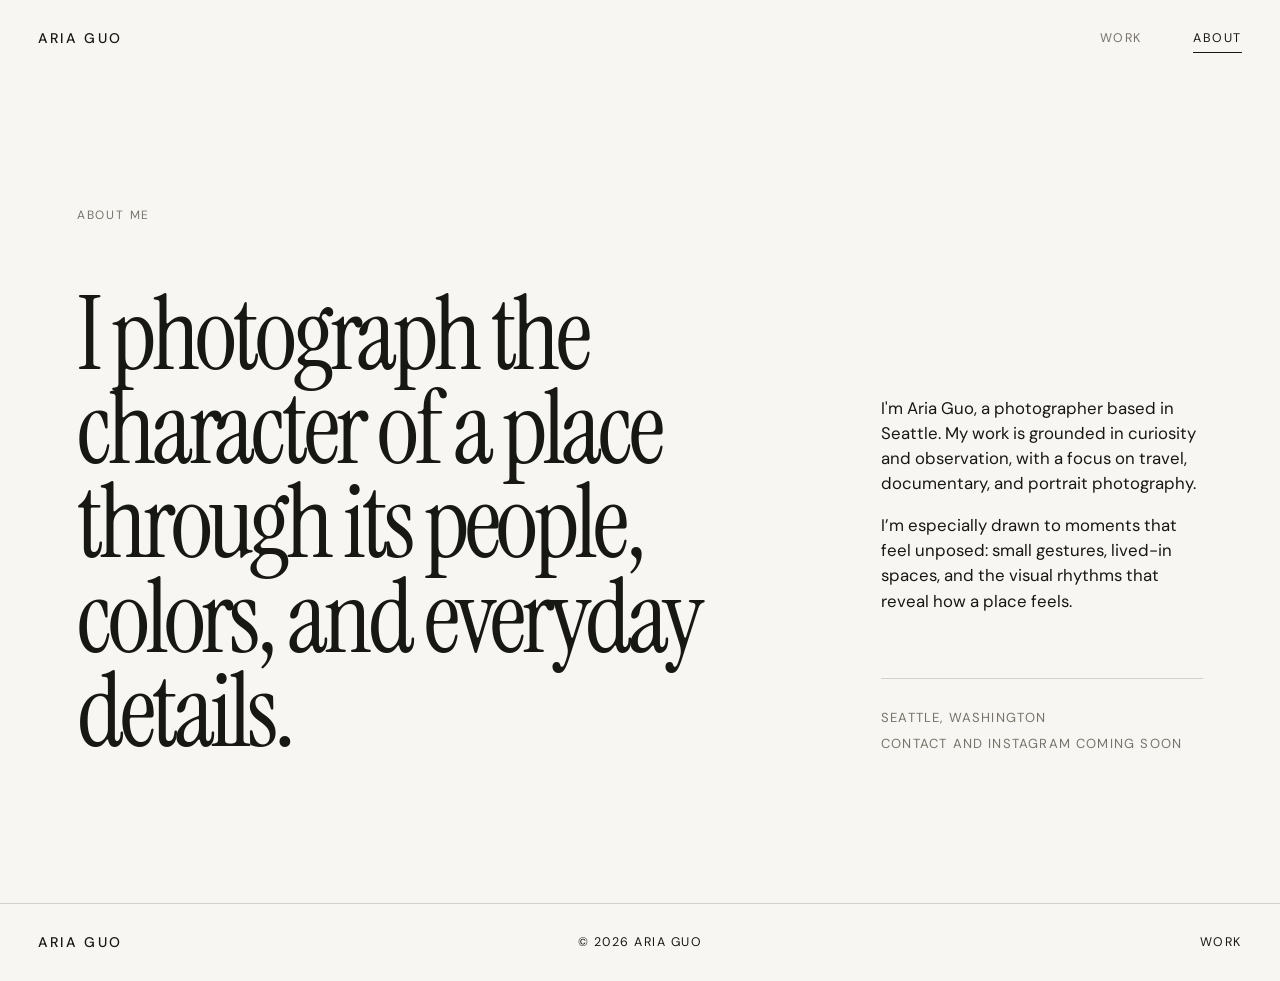
==== about.html @ 5cc501f6 "Publish Aria Guo photography portfolio" ====
<!doctype html><html lang="en"><head><meta charset="utf-8"><meta name="viewport" content="width=device-width,initial-scale=1"><meta name="description" content="About photographer Aria Guo."><title>About — Aria Guo</title><link rel="stylesheet" href="./styles.css"></head><body>
<header class="site-header"><a class="wordmark" href="./index.html">ARIA GUO</a><nav><a href="./index.html">Work</a><a class="active" href="./about.html">About</a></nav></header>
<main class="about-page"><p class="eyebrow reveal">About me</p><div class="about-layout"><h1 class="reveal">I photograph the character of a place through its people, colors, and everyday details.</h1><div class="about-copy reveal"><p>I'm Aria Guo, a photographer based in Seattle. My work is grounded in curiosity and observation, with a focus on travel, documentary, and portrait photography.</p><p>I’m especially drawn to moments that feel unposed: small gestures, lived-in spaces, and the visual rhythms that reveal how a place feels.</p><div class="about-details"><p>Seattle, Washington</p><p>Contact and Instagram coming soon</p></div></div></div></main>
<footer><a class="wordmark" href="./index.html">ARIA GUO</a><p>© <span id="year"></span> Aria Guo</p><a href="./index.html">Work</a></footer><script src="./script.js"></script></body></html>
---- styles.css ----
@import url('https://fonts.googleapis.com/css2?family=DM+Sans:wght@400;500&family=Instrument+Serif&display=swap');
:root{--ink:#171714;--paper:#f7f6f2;--muted:#77736a;--line:#d4d1c8}*{box-sizing:border-box}html{scroll-behavior:smooth}body{margin:0;color:var(--ink);background:var(--paper);font:16px/1.5 "DM Sans",sans-serif}img{display:block;width:100%}a{color:inherit;text-decoration:none}.site-header{display:flex;justify-content:space-between;align-items:center;padding:28px 3vw}.wordmark{font-size:.875rem;font-weight:500;letter-spacing:.18em}nav{display:flex;gap:clamp(24px,4vw,56px)}nav a,footer a,footer p{font-size:.78rem;text-transform:uppercase;letter-spacing:.12em}nav a{position:relative;color:var(--muted)}nav a:hover,nav .active{color:var(--ink)}nav .active:after{content:"";position:absolute;left:0;right:0;bottom:-5px;height:1px;background:currentColor}.eyebrow,.section-label{font-size:.75rem;text-transform:uppercase;letter-spacing:.15em;color:var(--muted)}
.home-intro{display:flex;justify-content:space-between;align-items:end;min-height:52vh;padding:12vh 6vw 9vh}.home-intro h1{margin:0;font:400 clamp(4.8rem,10.5vw,11rem)/.82 "Instrument Serif",serif;letter-spacing:-.045em}.home-intro p{max-width:18rem;margin:0;font:1.55rem/1.15 "Instrument Serif",serif}.home-gallery{display:grid;grid-template-columns:repeat(12,1fr);gap:15vh 2.5vw;padding:4vh 3vw 18vh}.home-photo{margin:0;overflow:hidden}.home-photo img{height:100%;object-fit:cover;transition:transform .9s}.home-photo:hover img{transform:scale(1.015)}.lead{grid-column:1/10}.lead img{aspect-ratio:1.35}.small{grid-column:2/6}.small img,.tall img{aspect-ratio:3/4}.medium{grid-column:1/8}.medium img{aspect-ratio:1.18}.wide{grid-column:2/12}.wide img{aspect-ratio:1.55}.tall{grid-column:8/12}.right{grid-column:8/12}.medium.right{grid-column:6/12}.collections{padding:4vh 3vw 16vh}.section-label{display:flex;justify-content:space-between;padding-bottom:18px;border-bottom:1px solid var(--line)}.section-label p{margin:0}.collection-row{display:grid;grid-template-columns:1fr 6fr 1fr auto;gap:2rem;align-items:center;padding:3rem 0;border-bottom:1px solid var(--line)}.collection-row strong{font:400 clamp(4rem,9vw,9rem)/.9 "Instrument Serif",serif;letter-spacing:-.04em}.collection-row span{font-size:.8rem;letter-spacing:.1em}.arrow{font-size:1.5rem!important;transition:transform .3s}.collection-row:hover .arrow{transform:translate(5px,-5px)}
.project-intro{padding:12vh 6vw 14vh}.project-intro h1{margin:.08em 0 0;font:400 clamp(8rem,22vw,22rem)/.72 "Instrument Serif",serif;letter-spacing:-.06em}.project-copy{display:flex;justify-content:space-between;align-items:end;margin-top:6rem;padding-top:1.5rem;border-top:1px solid var(--line)}.project-copy p:first-child{max-width:28rem;font:1.7rem/1.2 "Instrument Serif",serif}.project-copy p:last-child{font-size:.8rem;text-transform:uppercase;letter-spacing:.12em}.essay-gallery{display:grid;grid-template-columns:repeat(12,1fr);gap:15vh 2.5vw;padding:0 3vw 16vh}.essay-photo{margin:0;overflow:hidden}.essay-photo button{width:100%;padding:0;border:0;background:none;cursor:zoom-in}.essay-photo img{aspect-ratio:3/4;object-fit:cover;transition:transform .8s}.essay-photo:hover img{transform:scale(1.012)}.full{grid-column:1/13}.full img{aspect-ratio:1.4}.left{grid-column:1/7}.right{grid-column:7/13}.left-small{grid-column:2/6}.right-small{grid-column:9/13}.wide-right{grid-column:5/13}.wide-right img{aspect-ratio:1.35}.next-project{display:grid;grid-template-columns:1fr 6fr auto;align-items:end;margin:0 3vw 14vh;padding:2rem 0;border-block:1px solid var(--line)}.next-project span{font-size:.75rem;text-transform:uppercase;letter-spacing:.12em}.next-project strong{font:400 clamp(3.5rem,8vw,8rem)/1 "Instrument Serif",serif}
.about-page{min-height:calc(100vh - 170px);padding:13vh 6vw 16vh}.about-layout{display:grid;grid-template-columns:2.1fr 1fr;gap:10vw;margin-top:4rem}.about-layout h1{margin:0;font:400 clamp(4rem,8vw,8.7rem)/.92 "Instrument Serif",serif;letter-spacing:-.04em}.about-copy{align-self:end;max-width:30rem}.about-copy>p{font-size:1.05rem}.about-details{margin-top:4rem;padding-top:1.5rem;border-top:1px solid var(--line);color:var(--muted);font-size:.82rem;text-transform:uppercase;letter-spacing:.09em}.about-details p{margin:.35rem 0}footer{display:grid;grid-template-columns:1fr auto 1fr;align-items:center;padding:28px 3vw;border-top:1px solid var(--line)}footer p{margin:0}footer a:last-child{justify-self:end}.lightbox{width:100vw;height:100vh;max-width:none;max-height:none;margin:0;padding:4vh 5vw;border:0;background:rgba(15,15,13,.97);color:#fff}.lightbox img{height:92vh;object-fit:contain}.close{position:fixed;top:22px;right:26px;z-index:2;border:0;background:#222;color:#fff;padding:10px 14px;text-transform:uppercase;letter-spacing:.12em}.reveal{opacity:0;transform:translateY(24px);transition:opacity .8s,transform .8s}.reveal.visible{opacity:1;transform:none}
@media(max-width:800px){.site-header{padding:20px}.home-intro{display:block;min-height:auto;padding:12vh 20px 10vh}.home-intro h1{font-size:clamp(4.6rem,23vw,7rem)}.home-intro p{margin-top:2.5rem}.home-gallery,.essay-gallery{display:block;padding:0 20px 12vh}.home-photo,.essay-photo{margin-bottom:11vh}.home-photo img,.essay-photo img{aspect-ratio:auto;height:auto}.small,.tall{width:70%}.right{margin-left:auto}.collections{padding:2vh 20px 12vh}.collection-row{grid-template-columns:auto 1fr auto;gap:1rem}.collection-row span:nth-child(3){display:none}.collection-row strong{font-size:4.3rem}.project-intro{padding:10vh 20px 12vh}.project-intro h1{font-size:clamp(8rem,41vw,13rem)}.project-copy{display:block;margin-top:4rem}.next-project{grid-template-columns:1fr auto;margin:0 20px 12vh}.next-project>span:first-child{display:none}.next-project strong{font-size:3.5rem}.about-page{padding:12vh 20px}.about-layout{display:block;margin-top:3rem}.about-layout h1{font-size:clamp(3.6rem,17vw,6rem)}.about-copy{margin-top:5rem}footer{grid-template-columns:1fr auto;padding:24px 20px}footer p{display:none}}
@media(prefers-reduced-motion:reduce){html{scroll-behavior:auto}.reveal{opacity:1;transform:none;transition:none}}
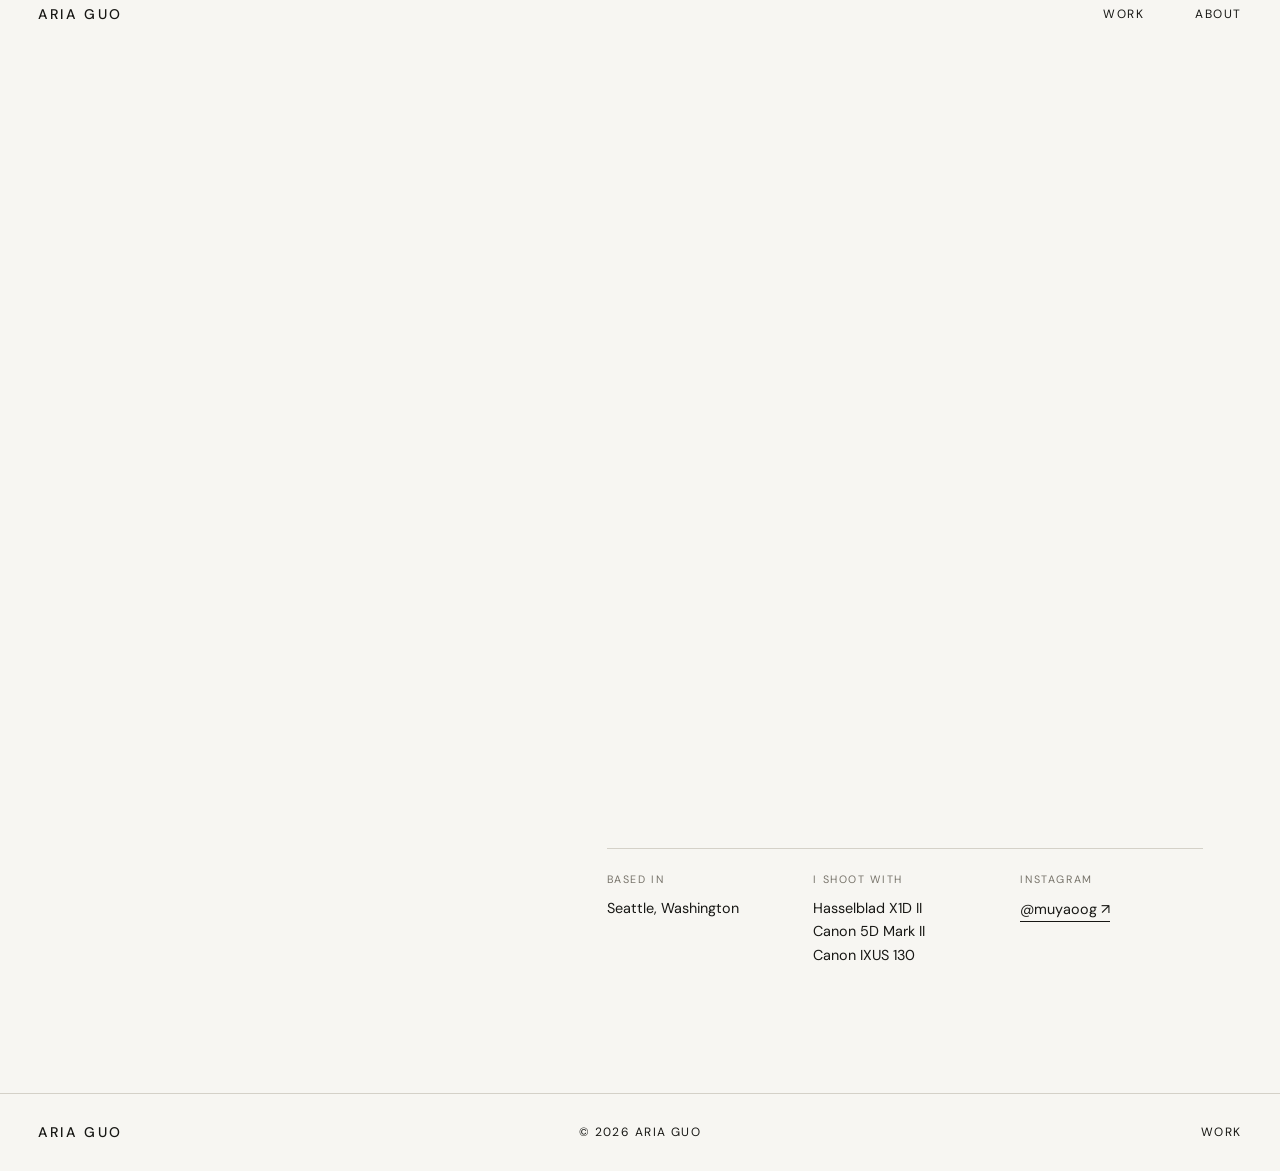
==== commit 1d21c958: "Update About page portrait and photographer details" ====
--- a/about.html
+++ b/about.html
@@ -1,4 +1,21 @@
-<!doctype html><html lang="en"><head><meta charset="utf-8"><meta name="viewport" content="width=device-width,initial-scale=1"><meta name="description" content="About photographer Aria Guo."><title>About — Aria Guo</title><link rel="stylesheet" href="./styles.css"></head><body>
+<!doctype html><html lang="en"><head><meta charset="utf-8"><meta name="viewport" content="width=device-width,initial-scale=1"><meta name="description" content="About photographer Aria Guo."><title>About — Aria Guo</title><link rel="stylesheet" href="./styles.css?v=26"></head><body>
 <header class="site-header"><a class="wordmark" href="./index.html">ARIA GUO</a><nav><a href="./index.html">Work</a><a class="active" href="./about.html">About</a></nav></header>
-<main class="about-page"><p class="eyebrow reveal">About me</p><div class="about-layout"><h1 class="reveal">I photograph the character of a place through its people, colors, and everyday details.</h1><div class="about-copy reveal"><p>I'm Aria Guo, a photographer based in Seattle. My work is grounded in curiosity and observation, with a focus on travel, documentary, and portrait photography.</p><p>I’m especially drawn to moments that feel unposed: small gestures, lived-in spaces, and the visual rhythms that reveal how a place feels.</p><div class="about-details"><p>Seattle, Washington</p><p>Contact and Instagram coming soon</p></div></div></div></main>
-<footer><a class="wordmark" href="./index.html">ARIA GUO</a><p>© <span id="year"></span> Aria Guo</p><a href="./index.html">Work</a></footer><script src="./script.js"></script></body></html>
+<main class="about-page">
+  <section class="about-hero">
+    <figure class="about-portrait reveal"><img src="./assets/about/aria-about.webp" alt="Aria Guo standing among flowers in front of colorful Tibetan architecture" width="1200" height="1600"></figure>
+    <div class="about-content">
+      <p class="eyebrow reveal">About me</p>
+      <h1 class="reveal">I photograph the character of a place through its people, colors, and everyday details.</h1>
+      <div class="about-copy reveal">
+        <p>I'm Aria Guo, a photographer based in Seattle. My work is grounded in curiosity and observation, with a focus on travel, documentary, and portrait photography.</p>
+        <p>I’m especially drawn to moments that feel unposed: small gestures, lived-in spaces, and the visual rhythms that reveal how a place feels.</p>
+      </div>
+      <div class="about-details reveal">
+        <div><span>Based in</span><p>Seattle, Washington</p></div>
+        <div><span>I shoot with</span><p>Hasselblad X1D II<br>Canon 5D Mark II<br>Canon IXUS 130</p></div>
+        <div><span>Instagram</span><a href="https://www.instagram.com/muyaoog/" target="_blank" rel="noreferrer">@muyaoog ↗</a></div>
+      </div>
+    </div>
+  </section>
+</main>
+<footer><a class="wordmark" href="./index.html">ARIA GUO</a><p>© <span id="year"></span> Aria Guo</p><a href="./index.html">Work</a></footer><script src="./script.js?v=21"></script></body></html>
--- a/styles.css
+++ b/styles.css
@@ -1,7 +1,458 @@
 @import url('https://fonts.googleapis.com/css2?family=DM+Sans:wght@400;500&family=Instrument+Serif&display=swap');
-:root{--ink:#171714;--paper:#f7f6f2;--muted:#77736a;--line:#d4d1c8}*{box-sizing:border-box}html{scroll-behavior:smooth}body{margin:0;color:var(--ink);background:var(--paper);font:16px/1.5 "DM Sans",sans-serif}img{display:block;width:100%}a{color:inherit;text-decoration:none}.site-header{display:flex;justify-content:space-between;align-items:center;padding:28px 3vw}.wordmark{font-size:.875rem;font-weight:500;letter-spacing:.18em}nav{display:flex;gap:clamp(24px,4vw,56px)}nav a,footer a,footer p{font-size:.78rem;text-transform:uppercase;letter-spacing:.12em}nav a{position:relative;color:var(--muted)}nav a:hover,nav .active{color:var(--ink)}nav .active:after{content:"";position:absolute;left:0;right:0;bottom:-5px;height:1px;background:currentColor}.eyebrow,.section-label{font-size:.75rem;text-transform:uppercase;letter-spacing:.15em;color:var(--muted)}
-.home-intro{display:flex;justify-content:space-between;align-items:end;min-height:52vh;padding:12vh 6vw 9vh}.home-intro h1{margin:0;font:400 clamp(4.8rem,10.5vw,11rem)/.82 "Instrument Serif",serif;letter-spacing:-.045em}.home-intro p{max-width:18rem;margin:0;font:1.55rem/1.15 "Instrument Serif",serif}.home-gallery{display:grid;grid-template-columns:repeat(12,1fr);gap:15vh 2.5vw;padding:4vh 3vw 18vh}.home-photo{margin:0;overflow:hidden}.home-photo img{height:100%;object-fit:cover;transition:transform .9s}.home-photo:hover img{transform:scale(1.015)}.lead{grid-column:1/10}.lead img{aspect-ratio:1.35}.small{grid-column:2/6}.small img,.tall img{aspect-ratio:3/4}.medium{grid-column:1/8}.medium img{aspect-ratio:1.18}.wide{grid-column:2/12}.wide img{aspect-ratio:1.55}.tall{grid-column:8/12}.right{grid-column:8/12}.medium.right{grid-column:6/12}.collections{padding:4vh 3vw 16vh}.section-label{display:flex;justify-content:space-between;padding-bottom:18px;border-bottom:1px solid var(--line)}.section-label p{margin:0}.collection-row{display:grid;grid-template-columns:1fr 6fr 1fr auto;gap:2rem;align-items:center;padding:3rem 0;border-bottom:1px solid var(--line)}.collection-row strong{font:400 clamp(4rem,9vw,9rem)/.9 "Instrument Serif",serif;letter-spacing:-.04em}.collection-row span{font-size:.8rem;letter-spacing:.1em}.arrow{font-size:1.5rem!important;transition:transform .3s}.collection-row:hover .arrow{transform:translate(5px,-5px)}
-.project-intro{padding:12vh 6vw 14vh}.project-intro h1{margin:.08em 0 0;font:400 clamp(8rem,22vw,22rem)/.72 "Instrument Serif",serif;letter-spacing:-.06em}.project-copy{display:flex;justify-content:space-between;align-items:end;margin-top:6rem;padding-top:1.5rem;border-top:1px solid var(--line)}.project-copy p:first-child{max-width:28rem;font:1.7rem/1.2 "Instrument Serif",serif}.project-copy p:last-child{font-size:.8rem;text-transform:uppercase;letter-spacing:.12em}.essay-gallery{display:grid;grid-template-columns:repeat(12,1fr);gap:15vh 2.5vw;padding:0 3vw 16vh}.essay-photo{margin:0;overflow:hidden}.essay-photo button{width:100%;padding:0;border:0;background:none;cursor:zoom-in}.essay-photo img{aspect-ratio:3/4;object-fit:cover;transition:transform .8s}.essay-photo:hover img{transform:scale(1.012)}.full{grid-column:1/13}.full img{aspect-ratio:1.4}.left{grid-column:1/7}.right{grid-column:7/13}.left-small{grid-column:2/6}.right-small{grid-column:9/13}.wide-right{grid-column:5/13}.wide-right img{aspect-ratio:1.35}.next-project{display:grid;grid-template-columns:1fr 6fr auto;align-items:end;margin:0 3vw 14vh;padding:2rem 0;border-block:1px solid var(--line)}.next-project span{font-size:.75rem;text-transform:uppercase;letter-spacing:.12em}.next-project strong{font:400 clamp(3.5rem,8vw,8rem)/1 "Instrument Serif",serif}
-.about-page{min-height:calc(100vh - 170px);padding:13vh 6vw 16vh}.about-layout{display:grid;grid-template-columns:2.1fr 1fr;gap:10vw;margin-top:4rem}.about-layout h1{margin:0;font:400 clamp(4rem,8vw,8.7rem)/.92 "Instrument Serif",serif;letter-spacing:-.04em}.about-copy{align-self:end;max-width:30rem}.about-copy>p{font-size:1.05rem}.about-details{margin-top:4rem;padding-top:1.5rem;border-top:1px solid var(--line);color:var(--muted);font-size:.82rem;text-transform:uppercase;letter-spacing:.09em}.about-details p{margin:.35rem 0}footer{display:grid;grid-template-columns:1fr auto 1fr;align-items:center;padding:28px 3vw;border-top:1px solid var(--line)}footer p{margin:0}footer a:last-child{justify-self:end}.lightbox{width:100vw;height:100vh;max-width:none;max-height:none;margin:0;padding:4vh 5vw;border:0;background:rgba(15,15,13,.97);color:#fff}.lightbox img{height:92vh;object-fit:contain}.close{position:fixed;top:22px;right:26px;z-index:2;border:0;background:#222;color:#fff;padding:10px 14px;text-transform:uppercase;letter-spacing:.12em}.reveal{opacity:0;transform:translateY(24px);transition:opacity .8s,transform .8s}.reveal.visible{opacity:1;transform:none}
-@media(max-width:800px){.site-header{padding:20px}.home-intro{display:block;min-height:auto;padding:12vh 20px 10vh}.home-intro h1{font-size:clamp(4.6rem,23vw,7rem)}.home-intro p{margin-top:2.5rem}.home-gallery,.essay-gallery{display:block;padding:0 20px 12vh}.home-photo,.essay-photo{margin-bottom:11vh}.home-photo img,.essay-photo img{aspect-ratio:auto;height:auto}.small,.tall{width:70%}.right{margin-left:auto}.collections{padding:2vh 20px 12vh}.collection-row{grid-template-columns:auto 1fr auto;gap:1rem}.collection-row span:nth-child(3){display:none}.collection-row strong{font-size:4.3rem}.project-intro{padding:10vh 20px 12vh}.project-intro h1{font-size:clamp(8rem,41vw,13rem)}.project-copy{display:block;margin-top:4rem}.next-project{grid-template-columns:1fr auto;margin:0 20px 12vh}.next-project>span:first-child{display:none}.next-project strong{font-size:3.5rem}.about-page{padding:12vh 20px}.about-layout{display:block;margin-top:3rem}.about-layout h1{font-size:clamp(3.6rem,17vw,6rem)}.about-copy{margin-top:5rem}footer{grid-template-columns:1fr auto;padding:24px 20px}footer p{display:none}}
-@media(prefers-reduced-motion:reduce){html{scroll-behavior:auto}.reveal{opacity:1;transform:none;transition:none}}
+:root{--ink:#171714;--paper:#f7f6f2;--muted:#77736a;--line:#d4d1c8;--serif:"Instrument Serif",Georgia,serif;--sans:"DM Sans",Arial,sans-serif}*{box-sizing:border-box}html{scroll-behavior:smooth}body{margin:0;color:var(--ink);background:var(--paper);font:16px/1.5 var(--sans)}a{color:inherit;text-decoration:none}button{color:inherit;font:inherit}.site-header{display:flex;justify-content:space-between;align-items:center;padding:28px 3vw}.wordmark{font-size:.875rem;font-weight:500;letter-spacing:.18em}nav{display:flex;gap:clamp(20px,4vw,56px)}nav a,footer a,footer p{font-size:.75rem;text-transform:uppercase;letter-spacing:.12em}.kicker{font-size:.75rem;text-transform:uppercase;letter-spacing:.15em;color:var(--muted)}
+.intro{min-height:66vh;display:grid;grid-template-columns:1fr 2.2fr 1fr;gap:3vw;align-items:end;padding:14vh 6vw 9vh}.intro .kicker{align-self:start}.intro h1{margin:0;font:400 clamp(5rem,11.5vw,12rem)/.82 var(--serif);letter-spacing:-.05em}.intro-note{max-width:17rem;margin:0;color:var(--muted)}.selected,.categories{padding:8vh 3vw 15vh}.section-heading{display:flex;justify-content:space-between;align-items:center;padding-bottom:18px;border-bottom:1px solid var(--line)}.section-heading h2,.section-heading span{margin:0;font-size:.75rem;font-weight:400;text-transform:uppercase;letter-spacing:.14em}.section-heading span{color:var(--muted)}
+.feature-grid{display:grid;grid-template-columns:repeat(12,1fr);gap:10vh 2vw;padding-top:9vh}.flip-card{height:clamp(320px,44vw,650px);perspective:1400px;cursor:pointer}.flip-card:nth-child(1),.flip-card:nth-child(5){grid-column:span 7}.flip-card:nth-child(2),.flip-card:nth-child(6){grid-column:9/span 4;height:clamp(300px,35vw,530px)}.flip-card:nth-child(3),.flip-card:nth-child(7){grid-column:2/span 4;height:clamp(300px,35vw,530px)}.flip-card:nth-child(4),.flip-card:nth-child(8){grid-column:7/span 6}.flip-inner{position:relative;width:100%;height:100%;transition:transform .75s cubic-bezier(.2,.75,.2,1);transform-style:preserve-3d}.flipped .flip-inner{transform:rotateY(180deg)}.flip-face{position:absolute;inset:0;backface-visibility:hidden;overflow:hidden}.flip-front{display:flex;align-items:flex-end;padding:22px;background:linear-gradient(145deg,#d7d3c9,#a7a399)}.flip-card:nth-child(2n) .flip-front{background:linear-gradient(145deg,#9da9ac,#59686b)}.flip-card:nth-child(3n) .flip-front{background:linear-gradient(145deg,#c9a174,#78553b)}.flip-card:nth-child(4n) .flip-front{background:linear-gradient(145deg,#8f7865,#4b3c34)}.placeholder-mark{display:flex;justify-content:space-between;width:100%;color:#fff;font-size:.72rem;text-transform:uppercase;letter-spacing:.12em}.flip-back{transform:rotateY(180deg);display:flex;flex-direction:column;justify-content:space-between;padding:clamp(28px,4vw,56px);border:1px solid var(--ink);background:var(--paper)}.flip-back strong{font:400 clamp(2.5rem,5vw,5.5rem)/.95 var(--serif)}.editable{outline:none}.editable:focus{box-shadow:inset 0 -1px var(--ink)}.flip-back p{max-width:30rem;font:1.35rem/1.25 var(--serif)}.edit-hint{font-size:.7rem;text-transform:uppercase;letter-spacing:.12em;color:var(--muted)}
+.category-list{border-bottom:1px solid var(--line)}.category-row{width:100%;display:grid;grid-template-columns:1fr 5fr 2fr auto;align-items:center;gap:2rem;padding:2rem 0;border:0;border-top:1px solid var(--line);background:none;text-align:left;cursor:pointer}.category-row:first-child{border-top:0}.category-row span,.category-row em,.category-row b{font-size:.75rem;font-style:normal;font-weight:400;text-transform:uppercase;letter-spacing:.12em}.category-row em{color:var(--muted)}.category-row strong{font:400 clamp(3.7rem,8vw,8rem)/.9 var(--serif)}.category-row b{font-size:1.4rem}.travel-panel{padding:4vh 0 6vh;border-top:1px solid var(--line)}.hive{position:relative;width:min(100%,1210px);height:920px;margin:auto}.hex{--hex-mask:url("data:image/svg+xml,%3Csvg xmlns='http://www.w3.org/2000/svg' viewBox='0 0 100 116'%3E%3Cpath d='M29 3 Q24 3 21 9 L2 51 Q-1 58 2 65 L21 107 Q24 113 29 113 H71 Q76 113 79 107 L98 65 Q101 58 98 51 L79 9 Q76 3 71 3 Z' fill='black'/%3E%3C/svg%3E");position:absolute;width:410px;height:474px;-webkit-mask:var(--hex-mask) center/100% 100% no-repeat;mask:var(--hex-mask) center/100% 100% no-repeat;background:var(--ink);transition:transform .35s;isolation:isolate}.hex:hover{transform:scale(1.025);z-index:5}.hex-image{position:absolute;inset:3px;-webkit-mask:var(--hex-mask) center/100% 100% no-repeat;mask:var(--hex-mask) center/100% 100% no-repeat}.tone-ocean{background:linear-gradient(145deg,#b8d4d1,#52747a)}.tone-gold{background:linear-gradient(145deg,#d7b15e,#7d4d2d)}.tone-red{background:linear-gradient(145deg,#c77b60,#6d3030)}.tone-mist{background:linear-gradient(145deg,#bdc6c7,#68777a)}.hex-copy{position:absolute;inset:3px;-webkit-mask:var(--hex-mask) center/100% 100% no-repeat;mask:var(--hex-mask) center/100% 100% no-repeat;display:flex;flex-direction:column;justify-content:flex-end;padding:0 68px 74px;color:#fff;background:linear-gradient(transparent 35%,rgba(0,0,0,.7));z-index:2}.hex-copy small{font-size:.65rem;text-transform:uppercase;letter-spacing:.12em}.hex-copy strong{font:400 4rem/.95 var(--serif)}.hex-copy p{margin:.65rem 0 0;font-size:.82rem}.hex-hawaii{left:0;top:222px}.hex-tibet{left:400px;top:0}.hex-beijing{left:400px;top:444px}.hex-seattle{left:800px;top:222px}
+.collection-intro{min-height:58vh;padding:12vh 6vw 8vh}.collection-intro h1{margin:.08em 0 1.2rem;font:400 clamp(7rem,20vw,20rem)/.75 var(--serif);letter-spacing:-.06em;text-transform:capitalize}.collection-intro>p:last-child{max-width:35rem;margin-left:auto;font:1.5rem/1.2 var(--serif)}.collection-gallery{display:grid;grid-template-columns:repeat(12,1fr);grid-auto-rows:90px;gap:2vw;padding:0 3vw 14vh}.gallery-card{perspective:1200px;cursor:pointer}.gallery-card:nth-child(1){grid-column:1/8;grid-row:span 6}.gallery-card:nth-child(2){grid-column:9/13;grid-row:span 5}.gallery-card:nth-child(3){grid-column:2/6;grid-row:span 5}.gallery-card:nth-child(4){grid-column:7/13;grid-row:span 6}.gallery-card:nth-child(5){grid-column:1/7;grid-row:span 5}.gallery-card:nth-child(6){grid-column:8/12;grid-row:span 6}.gallery-card .flip-front{background:linear-gradient(145deg,#c7c3b9,#77756f)}.gallery-card:nth-child(2n) .flip-front{background:linear-gradient(145deg,#aab5b5,#526466)}.gallery-card .flip-back{padding:32px}.gallery-card .flip-back strong{font-size:3rem}.gallery-card .flip-back p{font-size:1.1rem}.collection-back{display:grid;grid-template-columns:1fr 5fr auto;align-items:end;margin:0 3vw 12vh;padding:2rem 0;border-block:1px solid var(--line)}.collection-back span{font-size:.75rem;text-transform:uppercase;letter-spacing:.12em}.collection-back strong{font:400 clamp(3.2rem,7vw,7rem)/1 var(--serif)}footer{display:grid;grid-template-columns:1fr auto 1fr;align-items:center;padding:28px 3vw;border-top:1px solid var(--line)}footer p{margin:0}footer a:last-child{justify-self:end}
+@media(max-width:900px){.intro{display:block;min-height:auto;padding:15vh 20px 11vh}.intro h1{margin-top:3rem;font-size:clamp(5rem,24vw,8rem)}.intro-note{margin-top:3rem}.selected,.categories{padding:7vh 20px 12vh}.feature-grid{display:block}.flip-card,.flip-card:nth-child(n){height:65vh;margin-bottom:8vh}.category-row{grid-template-columns:auto 1fr auto;gap:1rem}.category-row em{display:none}.category-row strong{font-size:4rem}.hive{height:auto;display:grid;grid-template-columns:1fr 1fr;gap:8px}.hex{position:relative;inset:auto!important;width:100%;height:auto;aspect-ratio:.866}.hex-copy{padding:0 24% 17%}.hex-copy strong{font-size:clamp(2rem,9vw,3.5rem)}.collection-intro{padding:12vh 20px 8vh}.collection-intro h1{font-size:clamp(7rem,36vw,12rem)}.collection-gallery{display:block;padding:0 20px 12vh}.gallery-card{height:62vh;margin-bottom:7vh}.collection-back{grid-template-columns:1fr auto;margin:0 20px 10vh}.collection-back span:first-child{display:none}.collection-back strong{font-size:3.2rem}footer{grid-template-columns:1fr auto;padding:24px 20px}footer p{display:none}}
+@media(prefers-reduced-motion:reduce){html{scroll-behavior:auto}.flip-inner,.hex{transition:none}}
+
+/* Refined motion and rounded, flat-top honeycomb */
+.intro>*,.reveal{opacity:0;transform:translateY(34px)}
+body.ready .intro>*{animation:intro-rise .9s cubic-bezier(.16,1,.3,1) forwards}
+body.ready .intro>*:nth-child(2){animation-delay:.12s}body.ready .intro>*:nth-child(3){animation-delay:.24s}
+.reveal.in-view{opacity:1;transform:none;transition:opacity .85s ease,transform .85s cubic-bezier(.16,1,.3,1)}
+.flip-inner{transition:transform .9s cubic-bezier(.16,1,.3,1),filter .5s}.flip-card:hover .flip-inner,.gallery-card:hover .flip-inner{filter:drop-shadow(0 24px 22px rgba(30,28,23,.16))}
+.flip-front{background-size:180% 180%!important;animation:gradient-drift 9s ease-in-out infinite alternate}
+.travel-panel{overflow:hidden}.hive{width:min(100%,1280px);height:752px}
+.hex{--hex-mask:url("data:image/svg+xml,%3Csvg xmlns='http://www.w3.org/2000/svg' viewBox='0 0 116 100'%3E%3Cpath d='M29 3 Q24 3 21 9 L2 44 Q-1 50 2 56 L21 91 Q24 97 29 97 H87 Q92 97 95 91 L114 56 Q117 50 114 44 L95 9 Q92 3 87 3 Z' fill='black'/%3E%3C/svg%3E");width:430px;height:372px;background:#6f4e37;transition:transform .55s cubic-bezier(.16,1,.3,1),filter .55s}
+.hex-image,.hex-copy{inset:2px}.hex:hover{transform:translateY(-12px) scale(1.025);filter:drop-shadow(0 28px 22px rgba(35,29,23,.22))}.hex-copy{padding:0 70px 58px}.hex-copy:after{content:"↗";position:absolute;right:72px;bottom:62px;font-size:1.2rem;opacity:0;transform:translate(-8px,8px);transition:.35s}.hex:hover .hex-copy:after{opacity:1;transform:none}.hex-copy strong{font-size:4rem}
+.hex-hawaii{left:0;top:186px}.hex-tibet{left:425px;top:0}.hex-beijing{left:425px;top:372px}.hex-seattle{left:850px;top:186px}
+@keyframes intro-rise{to{opacity:1;transform:none}}@keyframes gradient-drift{0%{background-position:0 20%}100%{background-position:100% 80%}}
+@media(max-width:900px){.hive{height:auto}.hex{width:100%;height:auto;aspect-ratio:1.156}.hex-copy{padding:0 22% 17%}.hex-copy:after{right:22%;bottom:17%}}
+@media(prefers-reduced-motion:reduce){.intro>*,.reveal{opacity:1;transform:none}.intro>*,.flip-front{animation:none!important}.reveal.in-view{transition:none}.hex:hover{transform:none}}
+
+/* Layered opening composition */
+.intro{position:relative;display:grid;grid-template-columns:1fr 4fr 1fr;grid-template-rows:auto 1fr auto;min-height:88vh;align-items:center;overflow:hidden;padding:5vh 5vw 8vh}.intro .kicker{grid-column:1;grid-row:1;align-self:start;z-index:3}.hero-picture-holder{grid-column:2;grid-row:1/4;justify-self:center;width:min(34vw,470px);height:min(72vh,700px);position:relative;z-index:1;background:linear-gradient(145deg,#b7afa4,#51483f);box-shadow:0 30px 80px rgba(47,40,33,.18);overflow:hidden}.hero-picture-holder:before{content:"";position:absolute;inset:-30%;background:linear-gradient(120deg,transparent 35%,rgba(255,255,255,.2) 50%,transparent 65%);animation:holder-light 8s ease-in-out infinite}.hero-picture-holder span{position:absolute;left:22px;bottom:18px;color:rgba(255,255,255,.8);font-size:.7rem;text-transform:uppercase;letter-spacing:.14em}.intro h1{grid-column:1/4;grid-row:2;z-index:2;justify-self:center;width:min(92vw,1200px);margin:0;text-align:center;font-size:clamp(5.4rem,11.5vw,11.5rem);line-height:.76;text-wrap:balance;text-shadow:0 2px 30px rgba(247,246,242,.24)}.intro-note{grid-column:3;grid-row:3;z-index:3;justify-self:end;align-self:end}.hero-picture-holder+h1{animation-delay:.12s!important}
+@keyframes holder-light{0%,20%{transform:translateX(-40%) rotate(4deg)}70%,100%{transform:translateX(40%) rotate(4deg)}}
+@media(max-width:900px){.intro{display:grid;grid-template-columns:1fr;grid-template-rows:auto 1fr auto;min-height:85vh;padding:4vh 20px 7vh}.intro .kicker{grid-column:1;grid-row:1}.hero-picture-holder{grid-column:1;grid-row:1/4;width:68vw;height:64vh}.intro h1{grid-column:1;grid-row:2;font-size:clamp(4.8rem,22vw,7.7rem);line-height:.8}.intro-note{grid-column:1;grid-row:3;max-width:15rem;justify-self:end;color:var(--ink);background:rgba(247,246,242,.72);padding:10px}}
+@media(prefers-reduced-motion:reduce){.hero-picture-holder:before{animation:none}}
+
+/* Full-screen cinematic welcome */
+.intro{position:relative;display:grid;grid-template-columns:1fr 3fr 1fr;grid-template-rows:auto 1fr auto;min-height:100svh;padding:5vh 5vw 7vh;isolation:isolate;background:#2f2a26}.hero-picture-holder{position:absolute;inset:0;width:100%;height:100%;z-index:-2;overflow:hidden;background:#5b5148;box-shadow:none}.hero-picture-holder:before{content:"";position:absolute;inset:-8%;background:radial-gradient(circle at 70% 25%,rgba(236,216,188,.62),transparent 30%),linear-gradient(115deg,#332e2a 0%,#77685b 42%,#b09c84 66%,#4b433c 100%);animation:hero-cinema 14s cubic-bezier(.45,0,.55,1) infinite alternate;will-change:transform}.hero-picture-holder:after{content:"";position:absolute;inset:0;background:linear-gradient(90deg,rgba(10,8,7,.48),rgba(10,8,7,.08) 38%,rgba(10,8,7,.13) 65%,rgba(10,8,7,.46)),linear-gradient(0deg,rgba(10,8,7,.42),transparent 38%,rgba(10,8,7,.18));z-index:1}.hero-picture-holder span{left:5vw;bottom:5vh;z-index:2;color:rgba(255,255,255,.72)}.intro .kicker{grid-column:1;grid-row:1;color:rgba(255,255,255,.82)}.intro h1{grid-column:1/4;grid-row:2;align-self:center;width:min(92vw,1350px);font-size:clamp(6.2rem,14vw,14rem);line-height:.75;color:#fff;text-shadow:0 8px 45px rgba(0,0,0,.3)}.intro-note{grid-column:3;grid-row:3;max-width:18rem;color:rgba(255,255,255,.88);text-shadow:0 2px 18px rgba(0,0,0,.5)}
+@keyframes hero-cinema{0%{transform:scale(1.02) translate3d(-1.5%,0,0)}100%{transform:scale(1.12) translate3d(2.5%,-1.5%,0)}}
+
+/* Exact selected-image aspect ratios */
+.flip-card,.flip-card:nth-child(n){height:auto}.flip-card:nth-child(1),.flip-card:nth-child(4),.flip-card:nth-child(5),.flip-card:nth-child(8){aspect-ratio:6223/4693}.flip-card:nth-child(2),.flip-card:nth-child(3),.flip-card:nth-child(6),.flip-card:nth-child(7){aspect-ratio:4250/5667}
+
+/* Geometrically even honeycomb spacing */
+.hex-hawaii{left:102px;top:186px}.hex-tibet{left:425px;top:0}.hex-beijing{left:425px;top:372px}.hex-seattle{left:748px;top:186px}
+
+@media(max-width:900px){.intro{min-height:100svh;padding:4vh 20px 6vh;grid-template-columns:1fr;grid-template-rows:auto 1fr auto}.intro .kicker{grid-column:1;grid-row:1}.hero-picture-holder{width:100%;height:100%}.intro h1{grid-column:1;grid-row:2;font-size:clamp(5.2rem,25vw,8.5rem);line-height:.78}.intro-note{grid-column:1;grid-row:3;background:none;color:#fff;padding:0}.hero-picture-holder span{left:20px;bottom:20px}.flip-card,.flip-card:nth-child(n){height:auto;margin-bottom:8vh}.flip-card:nth-child(1),.flip-card:nth-child(4),.flip-card:nth-child(5),.flip-card:nth-child(8){aspect-ratio:6223/4693}.flip-card:nth-child(2),.flip-card:nth-child(3),.flip-card:nth-child(6),.flip-card:nth-child(7){aspect-ratio:4250/5667}}
+@media(prefers-reduced-motion:reduce){.hero-picture-holder:before{animation:none;transform:none}}
+
+/* Refined welcome typography and visible background motion */
+.intro h1{font-size:clamp(3rem,6.4vw,6.5rem);line-height:1.12;letter-spacing:-.015em;width:min(88vw,950px);font-weight:400;text-shadow:0 2px 24px rgba(0,0,0,.2)}
+.intro h1 .title-first{display:block;font-size:.66em;font-style:italic;letter-spacing:.03em;margin-bottom:.18em}
+body.ready .intro>.hero-picture-holder{animation:none;opacity:1;transform:none}
+.hero-picture-holder{grid-area:auto;justify-self:stretch;z-index:0;pointer-events:none}
+.hero-picture-holder:before{inset:-18%;background:radial-gradient(ellipse at 25% 40%,rgba(247,217,168,.8),transparent 38%),linear-gradient(120deg,#272522,#84715c 45%,#b8a38a 65%,#38312c);animation:welcome-drift 8s ease-in-out infinite alternate}
+.hero-picture-holder:after{background:linear-gradient(110deg,transparent 20%,rgba(255,235,209,.19) 45%,transparent 65%),linear-gradient(0deg,rgba(15,12,10,.48),transparent 70%);background-size:220% 100%,100% 100%;animation:welcome-light 9s ease-in-out infinite alternate}
+@keyframes welcome-drift{from{transform:translate3d(-5%,1%,0) scale(1)}to{transform:translate3d(6%,-3%,0) scale(1.12)}}
+@keyframes welcome-light{from{background-position:100% 0,0 0}to{background-position:0 0,0 0}}
+@media(min-width:901px){.hex-hawaii{left:82px}.hex-seattle{left:768px}}
+@media(max-width:900px){.intro h1{font-size:clamp(2.7rem,9vw,5rem);line-height:1.15}.hive{column-gap:18px}}
+@media(prefers-reduced-motion:reduce){.hero-picture-holder:before,.hero-picture-holder:after{animation:none;transform:none}}
+
+
+/* Original photographs: cinematic hero and place-specific honeycomb covers */
+.hero-picture-holder:before{
+  inset:-3%;
+  background-image:linear-gradient(90deg,rgba(12,19,31,.2),rgba(12,19,31,.02) 52%,rgba(12,19,31,.18)),url("./assets/featured/hero-intro.jpg");
+  background-size:cover;
+  background-position:center 54%;
+  filter:blur(2.2px) saturate(.84) contrast(.94);
+  animation:welcome-photo-drift 15s cubic-bezier(.45,0,.55,1) infinite alternate;
+  will-change:transform
+}
+.hero-picture-holder:after{
+  background:linear-gradient(90deg,rgba(5,12,23,.44),rgba(5,12,23,.08) 40%,rgba(5,12,23,.18)),linear-gradient(0deg,rgba(4,10,20,.46),transparent 48%,rgba(4,10,20,.2));
+  background-size:100% 100%;
+  animation:welcome-photo-light 8s ease-in-out infinite alternate
+}
+.hero-picture-holder span{display:none}
+@keyframes welcome-photo-drift{from{transform:translate3d(-1.2%,.4%,0) scale(1.035)}to{transform:translate3d(1.2%,-.7%,0) scale(1.075)}}
+@keyframes welcome-photo-light{from{opacity:.86}to{opacity:1}}
+.hex-image{background-size:cover!important;background-position:center!important;filter:saturate(.92) contrast(.98);transition:transform .8s cubic-bezier(.16,1,.3,1),filter .5s}
+.hex:hover .hex-image{transform:scale(1.065);filter:saturate(1.03) contrast(1)}
+.hex-hawaii .hex-image{background-image:linear-gradient(0deg,rgba(20,24,25,.2),transparent 56%),url("./assets/featured/hawaii.jpg")}
+.hex-tibet .hex-image{background-image:linear-gradient(0deg,rgba(20,15,10,.24),transparent 58%),url("./assets/featured/tibet.jpg")}
+.hex-beijing .hex-image{background-image:linear-gradient(0deg,rgba(20,13,7,.22),transparent 58%),url("./assets/featured/beijing.jpg")}
+.hex-seattle .hex-image{background-image:linear-gradient(0deg,rgba(11,18,19,.23),transparent 58%),url("./assets/featured/seattle.jpg")}
+@media(prefers-reduced-motion:reduce){.hero-picture-holder:before,.hero-picture-holder:after{animation:none}.hex:hover .hex-image{transform:none}}
+
+
+/* Static, sharp hero photograph with a restrained shimmer */
+.hero-picture-holder:before{
+  inset:0;
+  filter:none;
+  transform:none;
+  animation:none;
+  background-position:center 54%
+}
+.hero-picture-holder:after{
+  opacity:1;
+  background:
+    linear-gradient(108deg,transparent 34%,rgba(255,255,255,.055) 47%,rgba(255,255,255,.11) 50%,rgba(255,255,255,.045) 53%,transparent 66%),
+    linear-gradient(90deg,rgba(5,12,23,.4),rgba(5,12,23,.07) 40%,rgba(5,12,23,.16)),
+    linear-gradient(0deg,rgba(4,10,20,.43),transparent 48%,rgba(4,10,20,.18));
+  background-size:240% 100%,100% 100%,100% 100%;
+  animation:hero-soft-shimmer 9s ease-in-out infinite;
+  will-change:background-position
+}
+@keyframes hero-soft-shimmer{
+  0%,28%{background-position:115% 0,0 0,0 0}
+  72%,100%{background-position:-35% 0,0 0,0 0}
+}
+@media(prefers-reduced-motion:reduce){.hero-picture-holder:after{animation:none}}
+
+
+/* Water-like reflected shimmer over the still hero photograph */
+.hero-picture-holder:after{
+  opacity:1;
+  background:
+    repeating-radial-gradient(ellipse 82% 18% at 18% 112%,transparent 0 9.5%,rgba(205,232,255,.08) 10.1%,rgba(255,255,255,.12) 10.6%,transparent 11.3%,transparent 15%),
+    repeating-radial-gradient(ellipse 68% 15% at 82% 104%,transparent 0 10%,rgba(211,236,255,.055) 10.6%,rgba(255,255,255,.09) 11.1%,transparent 11.8%,transparent 16%),
+    linear-gradient(90deg,rgba(5,12,23,.4),rgba(5,12,23,.07) 40%,rgba(5,12,23,.16)),
+    linear-gradient(0deg,rgba(4,10,20,.43),transparent 48%,rgba(4,10,20,.18));
+  background-size:118% 48%,136% 39%,100% 100%,100% 100%;
+  background-repeat:no-repeat;
+  background-position:-12% 108%,112% 100%,0 0,0 0;
+  animation:hero-water-shimmer 8s ease-in-out infinite alternate;
+  will-change:background-position,opacity
+}
+@keyframes hero-water-shimmer{
+  0%{background-position:-12% 108%,112% 100%,0 0,0 0;opacity:.88}
+  45%{background-position:5% 103%,92% 104%,0 0,0 0;opacity:1}
+  100%{background-position:16% 106%,74% 99%,0 0,0 0;opacity:.91}
+}
+@media(prefers-reduced-motion:reduce){.hero-picture-holder:after{animation:none}}
+
+
+/* Wandering ambient light and a separate treatment for the water reflection */
+.hero-picture-holder:after{
+  z-index:1;
+  opacity:1;
+  background:
+    radial-gradient(ellipse 38% 34% at 18% 42%,rgba(225,241,255,.13),transparent 72%),
+    radial-gradient(ellipse 31% 28% at 76% 26%,rgba(255,245,218,.09),transparent 74%),
+    radial-gradient(ellipse 28% 22% at 58% 72%,rgba(198,229,255,.08),transparent 76%),
+    linear-gradient(90deg,rgba(5,12,23,.38),rgba(5,12,23,.06) 40%,rgba(5,12,23,.15)),
+    linear-gradient(0deg,rgba(4,10,20,.39),transparent 48%,rgba(4,10,20,.16));
+  background-size:145% 145%,138% 138%,150% 150%,100% 100%,100% 100%;
+  background-repeat:no-repeat;
+  background-position:-20% 12%,105% -12%,46% 112%,0 0,0 0;
+  animation:hero-wandering-light 14s cubic-bezier(.45,0,.55,1) infinite;
+  will-change:background-position,opacity
+}
+@keyframes hero-wandering-light{
+  0%{background-position:-20% 12%,105% -12%,46% 112%,0 0,0 0;opacity:.86}
+  19%{background-position:-4% 25%,88% 5%,61% 94%,0 0,0 0;opacity:.96}
+  43%{background-position:14% 8%,70% 19%,39% 82%,0 0,0 0;opacity:.9}
+  68%{background-position:2% -3%,93% 28%,22% 101%,0 0,0 0;opacity:1}
+  84%{background-position:-13% 18%,78% 2%,55% 89%,0 0,0 0;opacity:.92}
+  100%{background-position:-20% 12%,105% -12%,46% 112%,0 0,0 0;opacity:.86}
+}
+.hero-picture-holder span{
+  display:block;
+  position:absolute;
+  inset:auto 0 0;
+  width:100%;
+  height:45%;
+  z-index:2;
+  pointer-events:none;
+  color:transparent;
+  background:
+    repeating-linear-gradient(177deg,transparent 0 9px,rgba(205,233,255,.035) 10px,rgba(255,255,255,.09) 11px,transparent 13px,transparent 22px),
+    repeating-linear-gradient(3deg,transparent 0 15px,rgba(166,215,248,.045) 17px,transparent 19px,transparent 31px);
+  background-size:124% 118%,138% 126%;
+  background-position:-8% 0,106% 0;
+  mix-blend-mode:screen;
+  -webkit-mask-image:linear-gradient(to bottom,transparent 0,rgba(0,0,0,.28) 14%,#000 42%,rgba(0,0,0,.82) 100%);
+  mask-image:linear-gradient(to bottom,transparent 0,rgba(0,0,0,.28) 14%,#000 42%,rgba(0,0,0,.82) 100%);
+  filter:blur(.35px);
+  animation:water-reflection-drift 9s ease-in-out infinite alternate
+}
+.hero-picture-holder span:before{
+  content:"";
+  position:absolute;
+  left:-8%;
+  right:-8%;
+  top:7%;
+  height:18%;
+  background:radial-gradient(ellipse at center,rgba(214,238,255,.13),transparent 69%);
+  filter:blur(12px);
+  animation:reflection-horizon 11s ease-in-out infinite alternate
+}
+@keyframes water-reflection-drift{
+  from{background-position:-8% 0,106% 0;opacity:.58;transform:translateY(0)}
+  to{background-position:10% 8px,84% -6px;opacity:.82;transform:translateY(2px)}
+}
+@keyframes reflection-horizon{
+  from{transform:translateX(-7%) scaleX(.92);opacity:.45}
+  to{transform:translateX(7%) scaleX(1.06);opacity:.75}
+}
+@media(prefers-reduced-motion:reduce){
+  .hero-picture-holder:after,.hero-picture-holder span,.hero-picture-holder span:before{animation:none}
+}
+
+
+/* Cinematic title lighting: no shimmer, no water animation */
+.hero-picture-holder span{
+  display:none;
+  animation:none
+}
+.hero-picture-holder:after{
+  z-index:1;
+  opacity:1;
+  background:
+    radial-gradient(ellipse 58% 48% at 32% 48%,rgba(196,221,244,.12),transparent 74%),
+    linear-gradient(90deg,rgba(3,9,18,.52) 0%,rgba(3,9,18,.16) 34%,rgba(3,9,18,.12) 62%,rgba(3,9,18,.4) 100%),
+    linear-gradient(0deg,rgba(2,7,15,.5) 0%,rgba(2,7,15,.08) 43%,rgba(2,7,15,.24) 100%);
+  background-size:132% 132%,100% 100%,100% 100%;
+  background-repeat:no-repeat;
+  background-position:-20% 8%,0 0,0 0;
+  animation:hero-cinematic-lighting 12s ease-in-out infinite alternate;
+  will-change:background-position,opacity
+}
+@keyframes hero-cinematic-lighting{
+  0%{background-position:-20% 8%,0 0,0 0;opacity:.91}
+  52%{background-position:12% -5%,0 0,0 0;opacity:1}
+  100%{background-position:35% 10%,0 0,0 0;opacity:.94}
+}
+.intro h1{
+  position:relative;
+  top:5vh
+}
+@media(max-width:900px){.intro h1{top:3.5vh}}
+@media(prefers-reduced-motion:reduce){.hero-picture-holder:after{animation:none}}
+
+
+/* Natural-color hero and scroll-linked title reveal */
+.hero-picture-holder:before{
+  inset:0;
+  background-image:url("./assets/featured/hero-intro-v2.jpg");
+  background-size:cover;
+  background-position:center center;
+  filter:none;
+  transform:none;
+  animation:none
+}
+.hero-picture-holder:after,
+.hero-picture-holder span{display:none!important;animation:none!important}
+.intro h1{
+  top:5vh;
+  text-shadow:0 3px 18px rgba(0,0,0,.48),0 1px 3px rgba(0,0,0,.38)
+}
+.intro h1 .title-first,
+.intro h1 .title-second{
+  display:block;
+  translate:0 var(--title-shift,0px);
+  opacity:var(--title-opacity,1);
+  will-change:translate,opacity
+}
+.intro h1 .title-first{translate:0 var(--title-shift-first,0px)}
+.intro h1 .title-second{translate:0 var(--title-shift-second,0px)}
+.intro .kicker,.intro-note{filter:opacity(var(--hero-meta-opacity,1));will-change:filter}
+.scroll-cue{
+  position:absolute;
+  left:50%;
+  bottom:2.4vh;
+  z-index:4;
+  display:flex;
+  flex-direction:column;
+  align-items:center;
+  gap:9px;
+  color:#fff;
+  font-size:.62rem;
+  letter-spacing:.17em;
+  text-transform:uppercase;
+  translate:-50% 0;
+  opacity:var(--scroll-cue-opacity,.78);
+  text-shadow:0 2px 10px rgba(0,0,0,.48);
+  pointer-events:none
+}
+.scroll-cue i{display:block;width:1px;height:32px;background:rgba(255,255,255,.72);transform-origin:top;animation:scroll-cue-line 2.2s ease-in-out infinite}
+@keyframes scroll-cue-line{0%,100%{transform:scaleY(.35);opacity:.35}50%{transform:scaleY(1);opacity:1}}
+@media(max-width:900px){
+  .intro h1{top:3.5vh}
+  .scroll-cue{bottom:2vh}
+}
+@media(prefers-reduced-motion:reduce){
+  .intro h1 .title-first,.intro h1 .title-second{translate:none}
+  .scroll-cue i{animation:none}
+}
+
+
+/* Minimal contrast treatment for the title over the city */
+.intro h1 .title-second{
+  position:relative;
+  isolation:isolate;
+  letter-spacing:.002em;
+  text-shadow:0 2px 12px rgba(0,0,0,.32),0 1px 2px rgba(0,0,0,.3)
+}
+.intro h1 .title-second:before{
+  content:"";
+  position:absolute;
+  z-index:-1;
+  left:50%;
+  top:8%;
+  width:112%;
+  height:92%;
+  translate:-50% 0;
+  background:radial-gradient(ellipse at center,rgba(3,10,20,.3) 0%,rgba(3,10,20,.17) 43%,transparent 73%);
+  filter:blur(11px);
+  opacity:var(--title-effect-opacity,.72);
+  pointer-events:none;
+  will-change:opacity
+}
+@media(max-width:900px){
+  .intro h1 .title-second:before{width:118%;filter:blur(9px)}
+}
+@media(prefers-reduced-motion:reduce){
+  .intro h1 .title-second:before{opacity:.55}
+}
+
+
+/* Slimmer top navigation strip */
+.site-header{padding:15px 3vw}
+@media(max-width:900px){.site-header{padding:14px 20px}}
+
+
+/* Ultra-slim top navigation strip */
+.site-header{padding:8px 3vw}
+@media(max-width:900px){.site-header{padding:8px 20px}}
+
+
+/* Exact compact header height */
+.site-header{
+  height:28px;
+  min-height:28px;
+  padding:0 3vw
+}
+.site-header .wordmark,.site-header nav a{line-height:1}
+@media(max-width:900px){
+  .site-header{height:28px;min-height:28px;padding:0 20px}
+}
+
+
+/* Selected portfolio photographs */
+.flip-front.has-photo{padding:0;background:none!important;animation:none!important}
+.flip-front.has-photo img{display:block;width:100%;height:100%;object-fit:cover}
+.flip-front.has-photo .photo-number{position:absolute;right:14px;bottom:12px;padding:5px 7px;background:rgba(248,246,239,.88);color:var(--ink);font-size:.65rem;line-height:1;letter-spacing:.12em}
+
+/* Compact editorial mosaic */
+.selected{padding-bottom:10vh}
+.feature-grid{grid-auto-rows:clamp(145px,14vw,220px);gap:14px;padding-top:5vh}
+.flip-card,.flip-card:nth-child(n){height:auto;margin:0;aspect-ratio:auto}
+.flip-card:nth-child(1){grid-column:1/4;grid-row:1/3}
+.flip-card:nth-child(2){grid-column:4/7;grid-row:1/3}
+.flip-card:nth-child(3){grid-column:7/13;grid-row:1/2}
+.flip-card:nth-child(4){grid-column:7/10;grid-row:2/4}
+.flip-card:nth-child(5){grid-column:10/13;grid-row:2/3}
+.flip-card:nth-child(6){grid-column:1/4;grid-row:3/5}
+.flip-card:nth-child(7){grid-column:4/10;grid-row:3/4}
+.flip-card:nth-child(8){grid-column:4/13;grid-row:4/5}
+.flip-front.has-photo img{transition:transform .8s cubic-bezier(.16,1,.3,1)}
+.flip-card:hover .flip-front.has-photo img{transform:scale(1.018)}
+.flip-back.photo-back{padding:clamp(18px,2.5vw,38px);border:0;background:var(--photo-back);color:#fff}
+.flip-back.photo-back:after{content:"";position:absolute;inset:0;background:linear-gradient(145deg,rgba(255,255,255,.08),rgba(0,0,0,.13));pointer-events:none}
+.flip-back.photo-back>*{position:relative;z-index:1}
+.flip-back.photo-back strong{max-width:90%;font-size:clamp(1.8rem,3.4vw,4rem);line-height:.92}
+.flip-back.photo-back p{max-width:30rem;margin:auto 0;font:clamp(.85rem,1.35vw,1.2rem)/1.35 var(--sans)}
+.photo-meta{padding-top:9px;border-top:1px solid rgba(255,255,255,.48);font-size:.58rem;line-height:1;text-transform:uppercase;letter-spacing:.18em;color:rgba(255,255,255,.86)}
+@media(max-width:900px){
+  .feature-grid{display:grid;grid-template-columns:repeat(2,minmax(0,1fr));grid-auto-rows:130px;gap:8px;padding-top:4vh}
+  .flip-card,.flip-card:nth-child(n){grid-column:auto;grid-row:auto;margin:0}
+  .flip-card.portrait{grid-row:span 2}
+  .flip-card.landscape{grid-column:span 2;grid-row:span 2}
+  .flip-back.photo-back{padding:18px}
+  .flip-back.photo-back strong{font-size:clamp(1.65rem,7vw,2.5rem)}
+  .flip-back.photo-back p{font-size:.8rem}
+  .photo-meta{font-size:.52rem}
+}
+
+/* Non-overlapping cards and reliable two-sided rendering. */
+.feature-grid{grid-template-columns:repeat(4,minmax(0,1fr));grid-auto-rows:auto;gap:20px;align-items:start}
+.feature-grid .flip-card:nth-child(n){grid-column:auto;grid-row:auto;width:100%;height:360px;margin:0;aspect-ratio:auto;min-width:0}
+.feature-grid .flip-inner,.feature-grid .flip-card:hover .flip-inner{transform:none;filter:none;transition:none}
+.feature-grid .flip-face{transform:none;backface-visibility:visible;-webkit-backface-visibility:visible;transition:opacity .25s ease}
+.feature-grid .flip-front{opacity:1;visibility:visible}
+.feature-grid .flip-back{opacity:0;visibility:hidden;pointer-events:none}
+.feature-grid .flipped .flip-front{opacity:0;visibility:hidden;pointer-events:none}
+.feature-grid .flipped .flip-back{opacity:1;visibility:visible;pointer-events:auto}
+.feature-grid .flip-back.photo-back{display:flex;gap:20px;padding:24px;background:var(--photo-back);overflow:auto}
+.feature-grid .photo-back strong{font-size:30px;line-height:1.05;max-width:100%;flex-shrink:0}
+.feature-grid .photo-back p{font:15px/1.5 var(--sans);margin:0;flex-shrink:0}
+.feature-grid .photo-meta{margin-top:auto;font-size:10px;line-height:1.4;flex-shrink:0}
+.feature-grid .flip-front.has-photo{background:#eceae5!important}
+.feature-grid .landscape .flip-front img{object-fit:contain}
+@media(max-width:1100px){.feature-grid{grid-template-columns:repeat(2,minmax(0,1fr))}}
+@media(max-width:540px){.feature-grid{grid-template-columns:1fr;gap:16px}.feature-grid .flip-card:nth-child(n){height:360px}.feature-grid .landscape{height:280px!important}}
+
+/* Two color-sequenced rows with independently animated card faces. */
+.feature-grid{display:flex;flex-direction:column;gap:24px}
+.photo-row{display:grid;grid-template-columns:repeat(4,minmax(0,1fr));gap:18px;width:100%}
+.feature-grid .portrait-row .flip-card{height:auto;aspect-ratio:3/4;min-height:350px}
+.feature-grid .landscape-row .flip-card{height:270px!important;min-height:270px}
+.feature-grid .flip-card{perspective:1400px}
+.feature-grid .flip-face{opacity:1;visibility:visible;backface-visibility:hidden;-webkit-backface-visibility:hidden;transition:transform .8s cubic-bezier(.22,.68,.18,1);will-change:transform}
+.feature-grid .flip-front{transform:rotateY(0deg);pointer-events:auto}
+.feature-grid .flip-back{transform:rotateY(-180deg);pointer-events:none}
+.feature-grid .flipped .flip-front{opacity:1;visibility:visible;transform:rotateY(180deg);pointer-events:none}
+.feature-grid .flipped .flip-back{opacity:1;visibility:visible;transform:rotateY(0deg);pointer-events:auto}
+.feature-grid .landscape-row .photo-back{padding:20px;gap:12px}
+.feature-grid .landscape-row .photo-back strong{font-size:25px}
+.feature-grid .landscape-row .photo-back p{font-size:14px;line-height:1.4}
+@media(max-width:1100px){.photo-row{grid-template-columns:repeat(4, minmax(260px,1fr));overflow-x:auto;padding-bottom:12px;scroll-snap-type:x proximity}.photo-row .flip-card{scroll-snap-align:start}}
+@media(prefers-reduced-motion:reduce){.feature-grid .flip-face{transition:none}}
+
+/* Large landscape–portrait pairs, matching the supplied reference. */
+.feature-grid{gap:clamp(40px,6vw,90px)}
+.photo-pair{width:100%;display:grid;grid-template-columns:1.8fr 1fr;gap:clamp(28px,9vw,150px);align-items:start}
+.feature-grid .photo-pair .flip-card:nth-child(n){height:auto!important;min-height:0;width:100%}
+.feature-grid .photo-pair .flip-card.landscape:nth-child(n){aspect-ratio:4/3}
+.feature-grid .photo-pair .flip-card.portrait:nth-child(n){aspect-ratio:3/4}
+.feature-grid .photo-pair .flip-front img{object-fit:contain}
+.feature-grid .photo-pair .photo-back{padding:clamp(20px,3vw,44px)}
+.feature-grid .photo-pair .photo-back strong{font-size:clamp(28px,3vw,48px)}
+@media(max-width:760px){.photo-pair{grid-template-columns:1fr;gap:24px}.feature-grid .photo-pair .portrait{width:75%;justify-self:end}.feature-grid .photo-pair .flip-card{min-height:300px}}
+
+
+/* Larger selected-photo story typography */
+.feature-grid .photo-pair .photo-back strong{
+  font-size:clamp(32px,3.2vw,52px);
+  line-height:1
+}
+.feature-grid .photo-pair .photo-back p{
+  max-width:38rem;
+  font:clamp(1rem,1.3vw,1.2rem)/1.5 var(--sans)
+}
+.feature-grid .photo-pair .photo-meta{
+  font-size:clamp(.68rem,.85vw,.76rem);
+  line-height:1.35
+}
+
+
+/* Editorial About page */
+.about-page{padding:clamp(64px,9vh,120px) 6vw clamp(90px,14vh,170px)}
+.about-hero{display:grid;grid-template-columns:minmax(280px,.82fr) minmax(420px,1.18fr);gap:clamp(48px,9vw,150px);align-items:start;max-width:1500px;margin:0 auto}
+.about-portrait{position:sticky;top:70px;margin:0;aspect-ratio:3/4;overflow:hidden;background:#dedbd3}
+.about-portrait img{display:block;width:100%;height:100%;object-fit:cover;object-position:center}
+.about-content{padding-top:clamp(10px,3vh,38px)}
+.about-content .eyebrow{margin:0 0 2.5rem;color:var(--muted);font-size:.72rem;letter-spacing:.16em;text-transform:uppercase}
+.about-content h1{max-width:920px;margin:0;font:400 clamp(3.2rem,6.3vw,7.4rem)/.91 var(--serif);letter-spacing:-.035em}
+.about-copy{max-width:720px;margin:clamp(42px,7vh,82px) 0 0 auto}
+.about-copy p{margin:0 0 1.15rem;font-size:clamp(1.08rem,1.45vw,1.35rem);line-height:1.55;color:#34332f}
+.about-details{display:grid;grid-template-columns:repeat(3,minmax(0,1fr));gap:24px;margin-top:clamp(44px,7vh,80px);padding-top:22px;border-top:1px solid var(--line)}
+.about-details span{display:block;margin-bottom:10px;color:var(--muted);font-size:.67rem;letter-spacing:.15em;text-transform:uppercase}
+.about-details p,.about-details a{margin:0;font-size:.9rem;line-height:1.6}
+.about-details a{display:inline-block;border-bottom:1px solid var(--ink)}
+@media(max-width:850px){
+  .about-page{padding:58px 20px 90px}
+  .about-hero{grid-template-columns:1fr;gap:44px}
+  .about-portrait{position:relative;top:auto;width:min(86%,520px)}
+  .about-content h1{font-size:clamp(3.4rem,14vw,6rem)}
+  .about-copy{margin-top:42px}
+  .about-details{grid-template-columns:1fr;gap:28px}
+}
